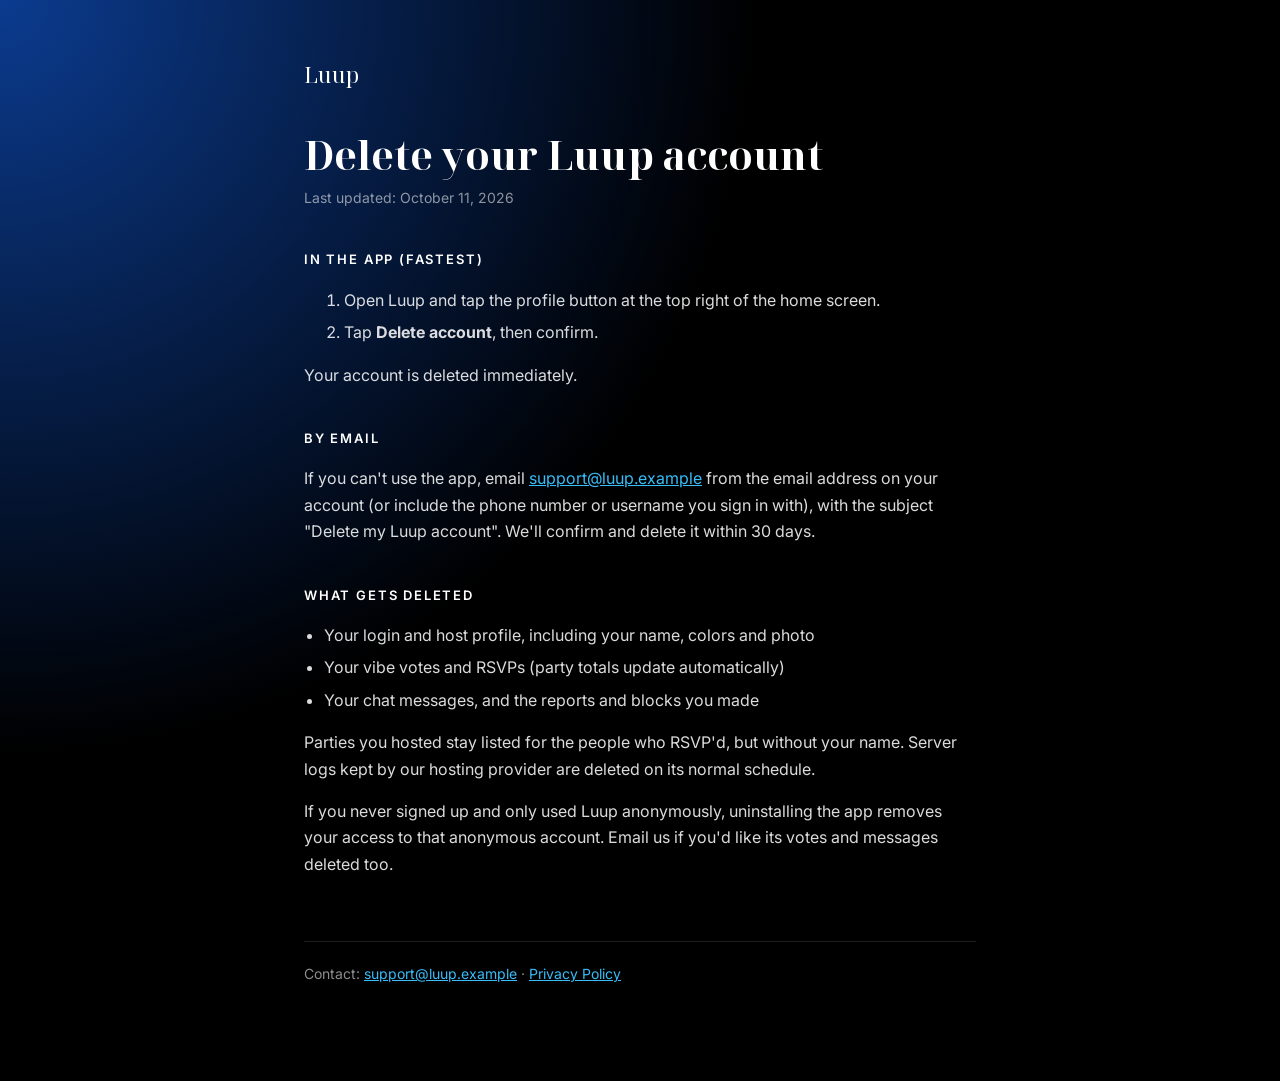
==== delete-account.html @ 9d93f09f "Add Luup privacy policy, terms and account deletion pages Co-Authored-By: Claude Opus 5.5 <noreply@a" ====
<!doctype html>
<html lang="en">
<head>
  <meta charset="utf-8">
  <meta name="viewport" content="width=device-width, initial-scale=1">
  <title>Delete your account · Luup</title>
  <link rel="stylesheet" href="style.css">
</head>
<body>
<main>
  <a class="brand" href="./">Luup</a>
  <h1>Delete your Luup account</h1>
  <p class="updated">Last updated: October 11, 2026</p>

  <h2>In the app (fastest)</h2>
  <ol>
    <li>Open Luup and tap the profile button at the top right of the home screen.</li>
    <li>Tap <strong>Delete account</strong>, then confirm.</li>
  </ol>
  <p>Your account is deleted immediately.</p>

  <h2>By email</h2>
  <p>If you can't use the app, email <a href="mailto:support@luup.example?subject=Delete%20my%20Luup%20account">support@luup.example</a> from the email address on your account (or include the phone number or username you sign in with), with the subject "Delete my Luup account". We'll confirm and delete it within 30 days.</p>

  <h2>What gets deleted</h2>
  <ul>
    <li>Your login and host profile, including your name, colors and photo</li>
    <li>Your vibe votes and RSVPs (party totals update automatically)</li>
    <li>Your chat messages, and the reports and blocks you made</li>
  </ul>
  <p>Parties you hosted stay listed for the people who RSVP'd, but without your name. Server logs kept by our hosting provider are deleted on its normal schedule.</p>

  <p>If you never signed up and only used Luup anonymously, uninstalling the app removes your access to that anonymous account. Email us if you'd like its votes and messages deleted too.</p>

  <footer>Contact: <a href="mailto:support@luup.example">support@luup.example</a> · <a href="privacy.html">Privacy Policy</a></footer>
</main>
</body>
</html>
---- style.css ----
@import url('https://fonts.googleapis.com/css2?family=Inter:wght@400;500;600&family=Noto+Serif+Display:wght@700&display=swap');

:root {
  --bg: #000;
  --text: rgba(255, 255, 255, 0.86);
  --dim: rgba(255, 255, 255, 0.55);
  --accent: #38bdf8;
  --line: rgba(255, 255, 255, 0.12);
}

* { box-sizing: border-box; }

body {
  margin: 0;
  background: radial-gradient(circle at 0 0, #0b3b8f 0, #000 45%) no-repeat, var(--bg);
  color: var(--text);
  font: 16px/1.65 Inter, system-ui, sans-serif;
}

main { max-width: 720px; margin: 0 auto; padding: 56px 24px 96px; }

.brand {
  font-family: 'Noto Serif Display', Georgia, serif;
  font-size: 22px;
  color: #fff;
  text-decoration: none;
}

h1 {
  font-family: 'Noto Serif Display', Georgia, serif;
  font-weight: 700;
  font-size: 40px;
  line-height: 1.15;
  color: #fff;
  margin: 40px 0 8px;
}

h2 {
  font-size: 13px;
  font-weight: 600;
  letter-spacing: 0.14em;
  text-transform: uppercase;
  color: #fff;
  margin: 40px 0 8px;
}

.updated { color: var(--dim); font-size: 14px; margin: 0 0 32px; }

a { color: var(--accent); }

ul { padding-left: 20px; }
li { margin: 6px 0; }

.links { list-style: none; padding: 0; }
.links li { border-top: 1px solid var(--line); padding: 16px 0; margin: 0; }
.links a { font-size: 18px; font-weight: 500; text-decoration: none; }

footer {
  margin-top: 64px;
  padding-top: 20px;
  border-top: 1px solid var(--line);
  color: var(--dim);
  font-size: 14px;
}
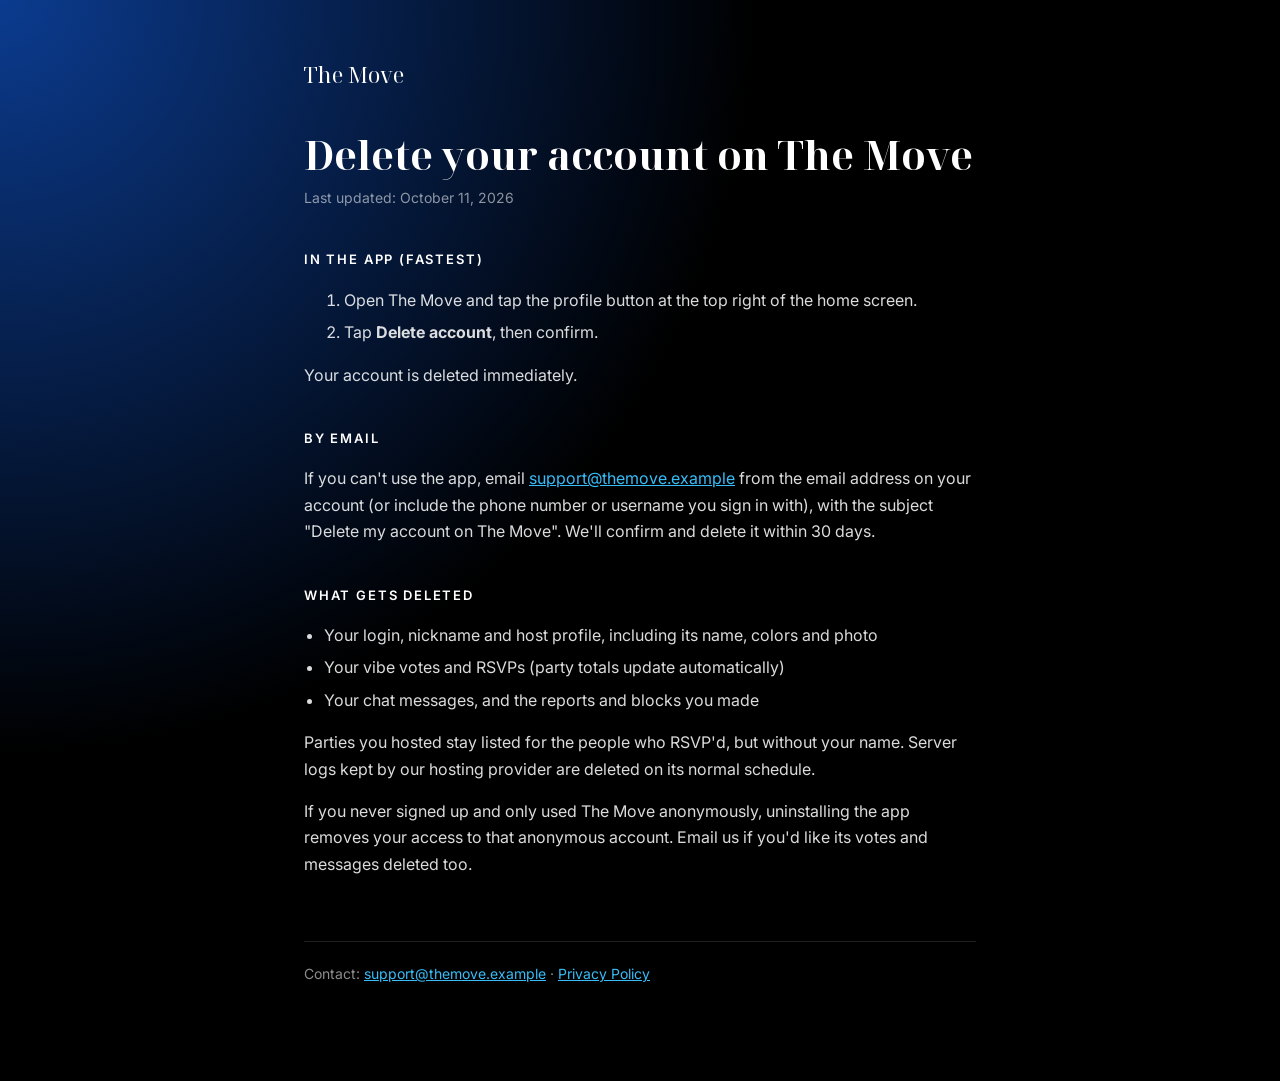
==== commit 6a8eb192: "Rename Luup to The Move Co-Authored-By: Claude Opus 5.5 <noreply@anthropic.com>" ====
--- a/delete-account.html
+++ b/delete-account.html
@@ -3,36 +3,36 @@
 <head>
   <meta charset="utf-8">
   <meta name="viewport" content="width=device-width, initial-scale=1">
-  <title>Delete your account · Luup</title>
+  <title>Delete your account · The Move</title>
   <link rel="stylesheet" href="style.css">
 </head>
 <body>
 <main>
-  <a class="brand" href="./">Luup</a>
-  <h1>Delete your Luup account</h1>
+  <a class="brand" href="./">The Move</a>
+  <h1>Delete your account on The Move</h1>
   <p class="updated">Last updated: October 11, 2026</p>
 
   <h2>In the app (fastest)</h2>
   <ol>
-    <li>Open Luup and tap the profile button at the top right of the home screen.</li>
+    <li>Open The Move and tap the profile button at the top right of the home screen.</li>
     <li>Tap <strong>Delete account</strong>, then confirm.</li>
   </ol>
   <p>Your account is deleted immediately.</p>
 
   <h2>By email</h2>
-  <p>If you can't use the app, email <a href="mailto:support@luup.example?subject=Delete%20my%20Luup%20account">support@luup.example</a> from the email address on your account (or include the phone number or username you sign in with), with the subject "Delete my Luup account". We'll confirm and delete it within 30 days.</p>
+  <p>If you can't use the app, email <a href="mailto:support@themove.example?subject=Delete%20my%20account%20on%20The%20Move">support@themove.example</a> from the email address on your account (or include the phone number or username you sign in with), with the subject "Delete my account on The Move". We'll confirm and delete it within 30 days.</p>
 
   <h2>What gets deleted</h2>
   <ul>
-    <li>Your login and host profile, including your name, colors and photo</li>
+    <li>Your login, nickname and host profile, including its name, colors and photo</li>
     <li>Your vibe votes and RSVPs (party totals update automatically)</li>
     <li>Your chat messages, and the reports and blocks you made</li>
   </ul>
   <p>Parties you hosted stay listed for the people who RSVP'd, but without your name. Server logs kept by our hosting provider are deleted on its normal schedule.</p>
 
-  <p>If you never signed up and only used Luup anonymously, uninstalling the app removes your access to that anonymous account. Email us if you'd like its votes and messages deleted too.</p>
+  <p>If you never signed up and only used The Move anonymously, uninstalling the app removes your access to that anonymous account. Email us if you'd like its votes and messages deleted too.</p>
 
-  <footer>Contact: <a href="mailto:support@luup.example">support@luup.example</a> · <a href="privacy.html">Privacy Policy</a></footer>
+  <footer>Contact: <a href="mailto:support@themove.example">support@themove.example</a> · <a href="privacy.html">Privacy Policy</a></footer>
 </main>
 </body>
 </html>
